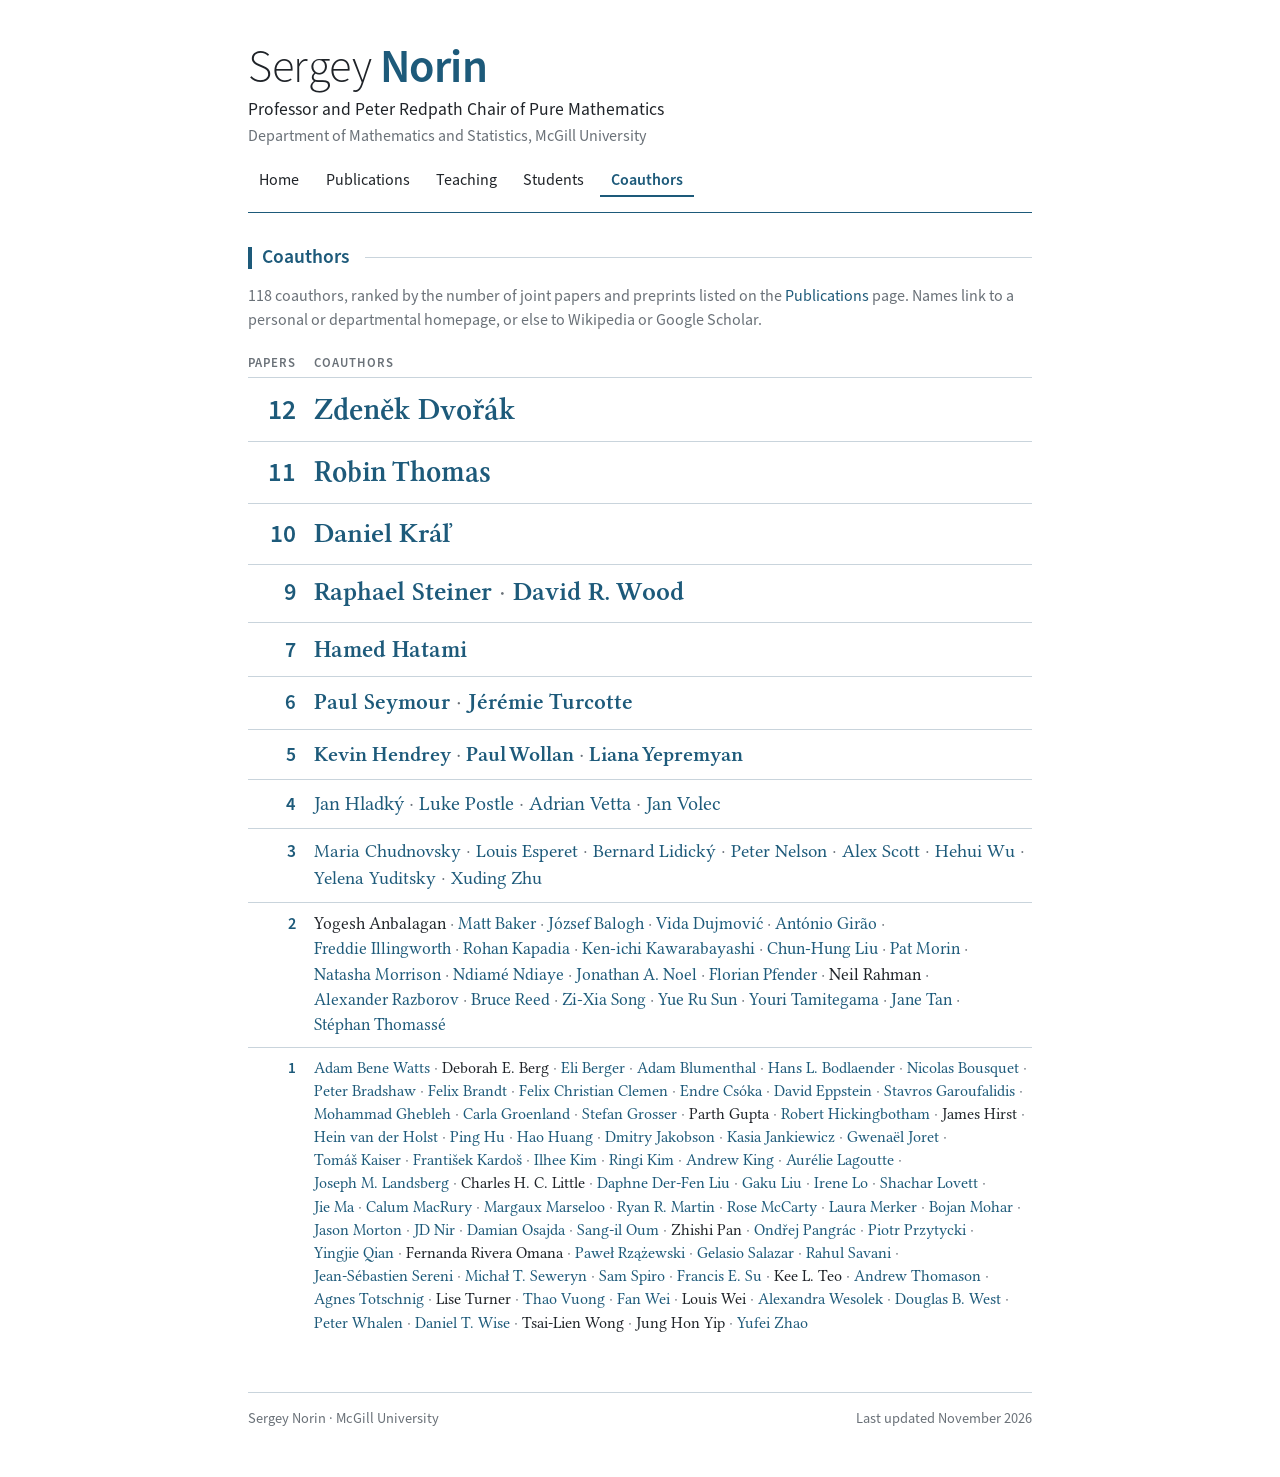
==== coauthors.html @ eb5cc83d "Add coauthors and teaching pages" ====
<!DOCTYPE html>
<html lang="en" class="no-js">
<head>
  <meta charset="utf-8">
  <meta name="viewport" content="width=device-width, initial-scale=1">
  <title>Coauthors · Sergey Norin</title>
  <meta name="description" content="Coauthors of Sergey Norin (McGill University), ranked by number of joint papers.">
  <meta name="author" content="Sergey Norin">
  <link rel="icon" href="assets/favicon.svg" type="image/svg+xml">
  <link rel="preload" href="assets/fonts/libertinus-serif-regular.woff2" as="font" type="font/woff2" crossorigin>
  <link rel="preload" href="assets/fonts/sn-sans-regular.woff2" as="font" type="font/woff2" crossorigin>
  <link rel="stylesheet" href="assets/css/style.css">
  <script>document.documentElement.classList.remove('no-js');</script>
</head>
<body>
<a class="skip" href="#main">Skip to content</a>
<div class="page">

  <header class="masthead">
    <div>
      <h1><a href="./"><span class="first">Sergey</span> <span class="last">Norin</span></a></h1>
      <p class="role">Professor and Peter Redpath Chair of Pure Mathematics</p>
      <p class="dept"><a href="https://www.mcgill.ca/mathstat/">Department of Mathematics and Statistics</a>, <a href="https://www.mcgill.ca/">McGill University</a></p>
    </div>
    <nav class="nav" aria-label="Main">
      <ul>
        <li><a href="./">Home</a></li>
        <li><a href="publications.html">Publications</a></li>
        <li><a href="teaching.html">Teaching</a></li>
        <li><a href="students.html">Students</a></li>
        <li><a href="coauthors.html" aria-current="page">Coauthors</a></li>
      </ul>
    </nav>
  </header>

  <main id="main">
    <!--
      HOW TO UPDATE
      Each row below lists the coauthors with a given number of joint papers
      (papers, preprints and manuscripts on publications.html). After adding a
      paper, move each of its coauthors up one row, or add a row: copy an <li>
      and change both --k and the number. Keep names in a row sorted by surname.
      Font size grows with --k (see "coauthors" in assets/css/style.css).
    -->

    <section class="section" aria-labelledby="coauthors">
      <h2 id="coauthors">Coauthors</h2>
      <p class="pub-note">118 coauthors, ranked by the number of joint papers and preprints listed on the <a href="publications.html">Publications</a> page. Names link to a personal or departmental homepage, or else to Wikipedia or Google Scholar.</p>
      <p class="co-head" aria-hidden="true"><span>Papers</span><span>Coauthors</span></p>
      <ol class="coauthors">
        <li style="--k:12"><span class="n">12<span class="vh"> joint papers:</span></span>
          <ul class="names">
            <li><a href="https://iuuk.mff.cuni.cz/~rakdver/">Zdeněk Dvořák</a></li>
          </ul></li>
        <li style="--k:11"><span class="n">11<span class="vh"> joint papers:</span></span>
          <ul class="names">
            <li><a href="https://en.wikipedia.org/wiki/Robin_Thomas_(mathematician)" title="Wikipedia">Robin Thomas</a></li>
          </ul></li>
        <li style="--k:10"><span class="n">10<span class="vh"> joint papers:</span></span>
          <ul class="names">
            <li><a href="https://ucw.cz/~kral/index.html.en">Daniel Kráľ</a></li>
          </ul></li>
        <li style="--k:9"><span class="n">9<span class="vh"> joint papers:</span></span>
          <ul class="names">
            <li><a href="https://sites.google.com/view/raphael-mario-steiner">Raphael Steiner</a></li>
            <li><a href="https://davidwooddavid.github.io/">David R. Wood</a></li>
          </ul></li>
        <li style="--k:7"><span class="n">7<span class="vh"> joint papers:</span></span>
          <ul class="names">
            <li><a href="https://www.cs.mcgill.ca/~hatami/">Hamed Hatami</a></li>
          </ul></li>
        <li style="--k:6"><span class="n">6<span class="vh"> joint papers:</span></span>
          <ul class="names">
            <li><a href="https://web.math.princeton.edu/~pds/">Paul Seymour</a></li>
            <li><a href="https://www.jeremieturcotte.com/">Jérémie Turcotte</a></li>
          </ul></li>
        <li style="--k:5"><span class="n">5<span class="vh"> joint papers:</span></span>
          <ul class="names">
            <li><a href="https://sites.google.com/view/kevinhendrey">Kevin Hendrey</a></li>
            <li><a href="https://research.uniroma1.it/user/3716">Paul Wollan</a></li>
            <li><a href="https://www.lianayepremyan.com/">Liana Yepremyan</a></li>
          </ul></li>
        <li style="--k:4"><span class="n">4<span class="vh"> joint papers:</span></span>
          <ul class="names">
            <li><a href="https://www.cs.cas.cz/staff/hladky/en">Jan Hladký</a></li>
            <li><a href="https://sites.google.com/view/lukepostle">Luke Postle</a></li>
            <li><a href="https://www.math.mcgill.ca/vetta/">Adrian Vetta</a></li>
            <li><a href="https://honza.ucw.cz/">Jan Volec</a></li>
          </ul></li>
        <li style="--k:3"><span class="n">3<span class="vh"> joint papers:</span></span>
          <ul class="names">
            <li><a href="https://web.math.princeton.edu/~mchudnov/">Maria Chudnovsky</a></li>
            <li><a href="https://oc.g-scop.grenoble-inp.fr/esperet/">Louis Esperet</a></li>
            <li><a href="https://orion.math.iastate.edu/lidicky/">Bernard Lidický</a></li>
            <li><a href="https://www.math.uwaterloo.ca/~apnelson/">Peter Nelson</a></li>
            <li><a href="https://people.maths.ox.ac.uk/scott/">Alex Scott</a></li>
            <li><a href="https://scholar.google.com/citations?user=vGY9WiEAAAAJ" title="Google Scholar profile">Hehui Wu</a></li>
            <li><a href="https://algorithms.leeds.ac.uk/profiles/yelena-yuditsky/">Yelena Yuditsky</a></li>
            <li><a href="https://mypage.zjnu.edu.cn/ZXD/en/index.htm">Xuding Zhu</a></li>
          </ul></li>
        <li style="--k:2"><span class="n">2<span class="vh"> joint papers:</span></span>
          <ul class="names">
            <li>Yogesh Anbalagan</li>
            <li><a href="https://sites.google.com/view/mattbakermath/home">Matt Baker</a></li>
            <li><a href="https://sites.google.com/view/jozsefbaloghmath">József Balogh</a></li>
            <li><a href="https://cglab.ca/~vida/">Vida Dujmović</a></li>
            <li><a href="https://sites.google.com/view/antonio-girao">António Girão</a></li>
            <li><a href="https://sites.google.com/view/freddieillingworth">Freddie Illingworth</a></li>
            <li><a href="https://scholar.google.com/citations?user=-OuuHk8AAAAJ" title="Google Scholar profile">Rohan Kapadia</a></li>
            <li><a href="https://research.nii.ac.jp/~k_keniti/">Ken-ichi Kawarabayashi</a></li>
            <li><a href="https://people.tamu.edu/~chliu/">Chun-Hung Liu</a></li>
            <li><a href="https://cglab.ca/~morin/">Pat Morin</a></li>
            <li><a href="https://web.uvic.ca/~nmorrison/">Natasha Morrison</a></li>
            <li><a href="https://ndiayendiame.wixsite.com/website">Ndiamé Ndiaye</a></li>
            <li><a href="https://jonathannoel.ca/">Jonathan A. Noel</a></li>
            <li><a href="https://sites.google.com/view/florianpfendermath">Florian Pfender</a></li>
            <li>Neil Rahman</li>
            <li><a href="https://people.cs.uchicago.edu/~razborov/">Alexander Razborov</a></li>
            <li><a href="https://en.wikipedia.org/wiki/Bruce_Reed_(mathematician)" title="Wikipedia">Bruce Reed</a></li>
            <li><a href="https://sciences.ucf.edu/math/zxsong/">Zi-Xia Song</a></li>
            <li><a href="https://www.math.mcgill.ca/sun/">Yue Ru Sun</a></li>
            <li><a href="https://www.cs.mcgill.ca/~ytamit/index.php">Youri Tamitegama</a></li>
            <li><a href="https://people.maths.ox.ac.uk/tanj/">Jane Tan</a></li>
            <li><a href="https://perso.ens-lyon.fr/stephan.thomasse/">Stéphan Thomassé</a></li>
          </ul></li>
        <li style="--k:1"><span class="n">1<span class="vh"> joint paper:</span></span>
          <ul class="names">
            <li><a href="https://scholar.google.com/citations?user=nXVtEQ0AAAAJ" title="Google Scholar profile">Adam Bene Watts</a></li>
            <li>Deborah E. Berg</li>
            <li><a href="https://cris.haifa.ac.il/en/persons/eli-berger/">Eli Berger</a></li>
            <li><a href="https://sites.google.com/view/ablumenthal">Adam Blumenthal</a></li>
            <li><a href="https://webspace.science.uu.nl/~bodla101/">Hans L. Bodlaender</a></li>
            <li><a href="https://perso.liris.cnrs.fr/nbousquet/">Nicolas Bousquet</a></li>
            <li><a href="https://scholar.google.com/citations?user=CewhJUsAAAAJ" title="Google Scholar profile">Peter Bradshaw</a></li>
            <li><a href="https://cs.cit.tum.de/en/dss/brandt/">Felix Brandt</a></li>
            <li><a href="https://sites.google.com/view/felix-christian-clemen">Felix Christian Clemen</a></li>
            <li><a href="https://scholar.google.com/citations?user=6pNcwrYAAAAJ" title="Google Scholar profile">Endre Csóka</a></li>
            <li><a href="https://ics.uci.edu/~eppstein/">David Eppstein</a></li>
            <li><a href="https://people.mpim-bonn.mpg.de/stavros/">Stavros Garoufalidis</a></li>
            <li><a href="https://sites.google.com/a/sci.kuniv.edu.kw/math/people/faculty/ghebleh-mohammad">Mohammad Ghebleh</a></li>
            <li><a href="https://sites.google.com/view/carlagroenland">Carla Groenland</a></li>
            <li><a href="https://blog.catalangrenade.com/">Stefan Grosser</a></li>
            <li>Parth Gupta</li>
            <li><a href="https://scholar.google.com/citations?user=Jnz-mFoAAAAJ" title="Google Scholar profile">Robert Hickingbotham</a></li>
            <li>James Hirst</li>
            <li><a href="https://scholar.google.com/citations?user=9e1qGWQAAAAJ" title="Google Scholar profile">Hein van der Holst</a></li>
            <li><a href="https://scholar.google.com/citations?user=d9O7RtQAAAAJ" title="Google Scholar profile">Ping Hu</a></li>
            <li><a href="https://blog.nus.edu.sg/huanghao/">Hao Huang</a></li>
            <li><a href="https://www.math.mcgill.ca/jakobson/">Dmitry Jakobson</a></li>
            <li><a href="https://people.ucsc.edu/~kjankiew/">Kasia Jankiewicz</a></li>
            <li><a href="https://di.ulb.ac.be/algo/gjoret/">Gwenaël Joret</a></li>
            <li><a href="https://home.zcu.cz/~kaisert/">Tomáš Kaiser</a></li>
            <li><a href="https://ais2.uniba.sk/repo2/repository/default/ais/zamestnanec/FMFI/EN/kardos20.uniba.sk.html">František Kardoš</a></li>
            <li><a href="https://scholar.google.com/citations?user=AjWuYjUAAAAJ" title="Google Scholar profile">Ilhee Kim</a></li>
            <li><a href="https://sites.google.com/view/ringikim/home">Ringi Kim</a></li>
            <li><a href="https://scholar.google.com/citations?user=FEcw6ZYAAAAJ" title="Google Scholar profile">Andrew King</a></li>
            <li><a href="https://scholar.google.com/citations?user=9M474T0AAAAJ" title="Google Scholar profile">Aurélie Lagoutte</a></li>
            <li><a href="https://people.tamu.edu/~jml/">Joseph M. Landsberg</a></li>
            <li>Charles H. C. Little</li>
            <li><a href="https://www.calstatela.edu/faculty/daphne-der-fen-liu">Daphne Der-Fen Liu</a></li>
            <li><a href="https://sites.google.com/view/gakuliu">Gaku Liu</a></li>
            <li><a href="https://sites.google.com/view/irene-lo">Irene Lo</a></li>
            <li><a href="https://cseweb.ucsd.edu/~slovett/">Shachar Lovett</a></li>
            <li><a href="https://faculty.ustc.edu.cn/majie/en/">Jie Ma</a></li>
            <li><a href="https://cmacrury.github.io/">Calum MacRury</a></li>
            <li><a href="https://margauxmarseloo.github.io/">Margaux Marseloo</a></li>
            <li><a href="https://orion.math.iastate.edu/rymartin/">Ryan R. Martin</a></li>
            <li><a href="https://mccarty.math.gatech.edu/">Rose McCarty</a></li>
            <li><a href="https://i11www.iti.kit.edu/en/members/laura_merker/">Laura Merker</a></li>
            <li><a href="https://www.sfu.ca/~mohar/">Bojan Mohar</a></li>
            <li><a href="https://scholar.google.com/citations?user=lOPN3sgAAAAJ" title="Google Scholar profile">Jason Morton</a></li>
            <li><a href="https://scholar.google.com/citations?user=LQ1QWuAAAAAJ" title="Google Scholar profile">JD Nir</a></li>
            <li><a href="https://www.math.uni.wroc.pl/~dosaj/">Damian Osajda</a></li>
            <li><a href="https://sangiloum.github.io/">Sang-il Oum</a></li>
            <li>Zhishi Pan</li>
            <li><a href="https://iuuk.mff.cuni.cz/~pangrac/">Ondřej Pangrác</a></li>
            <li><a href="https://www.math.mcgill.ca/pprzytyc/">Piotr Przytycki</a></li>
            <li><a href="https://scholar.google.com/citations?user=IcEKDjEAAAAJ" title="Google Scholar profile">Yingjie Qian</a></li>
            <li>Fernanda Rivera Omana</li>
            <li><a href="https://pages.mini.pw.edu.pl/~rzazewskip/">Paweł Rzążewski</a></li>
            <li><a href="https://www.ifisica.uaslp.mx/~gsalazar/">Gelasio Salazar</a></li>
            <li><a href="https://www.csc.liv.ac.uk/~rahul/">Rahul Savani</a></li>
            <li><a href="https://lbgi.fr/~sereni/">Jean-Sébastien Sereni</a></li>
            <li><a href="https://scholar.google.com/citations?user=SEDWc08AAAAJ" title="Google Scholar profile">Michał T. Seweryn</a></li>
            <li><a href="https://samspiro.xyz/">Sam Spiro</a></li>
            <li><a href="https://math.hmc.edu/su/">Francis E. Su</a></li>
            <li>Kee L. Teo</li>
            <li><a href="https://www.dpmms.cam.ac.uk/person/agt2">Andrew Thomason</a></li>
            <li><a href="https://github.com/atotschnig">Agnes Totschnig</a></li>
            <li>Lise Turner</li>
            <li><a href="https://scholar.google.com/citations?user=n8xwiKYAAAAJ" title="Google Scholar profile">Thao Vuong</a></li>
            <li><a href="https://sites.google.com/view/fan-wei/home">Fan Wei</a></li>
            <li>Louis Wei</li>
            <li><a href="https://scholar.google.com/citations?user=YIG7PlQAAAAJ" title="Google Scholar profile">Alexandra Wesolek</a></li>
            <li><a href="https://dwest.web.illinois.edu/">Douglas B. West</a></li>
            <li><a href="https://scholar.google.com/citations?user=pAAk77AAAAAJ" title="Google Scholar profile">Peter Whalen</a></li>
            <li><a href="https://www.math.mcgill.ca/wise/">Daniel T. Wise</a></li>
            <li>Tsai-Lien Wong</li>
            <li>Jung Hon Yip</li>
            <li><a href="https://yufeizhao.com/">Yufei Zhao</a></li>
          </ul></li>
      </ol>
    </section>

  </main>

  <footer class="foot">
    <span>Sergey Norin · McGill University</span>
    <span>Last updated November 2026</span>
  </footer>

</div>
</body>
</html>
---- assets/css/style.css ----
/* ==========================================================================
   Sergey Norin, personal website
   Colours and type follow the 2026 CV: petrol-blue accent,
   Libertinus Serif for text, Source Sans (served as "SN Sans") for labels.
   ========================================================================== */

/* ---------- fonts --------------------------------------------------------- */
@font-face { font-family: "Libertinus Serif"; src: url("../fonts/libertinus-serif-regular.woff2") format("woff2");
  font-weight: 400; font-style: normal; font-display: swap; }
@font-face { font-family: "Libertinus Serif"; src: url("../fonts/libertinus-serif-italic.woff2") format("woff2");
  font-weight: 400; font-style: italic; font-display: swap; }
@font-face { font-family: "Libertinus Serif"; src: url("../fonts/libertinus-serif-semibold.woff2") format("woff2");
  font-weight: 600; font-style: normal; font-display: swap; }
@font-face { font-family: "SN Sans"; src: url("../fonts/sn-sans-light.woff2") format("woff2");
  font-weight: 300; font-style: normal; font-display: swap; }
@font-face { font-family: "SN Sans"; src: url("../fonts/sn-sans-regular.woff2") format("woff2");
  font-weight: 400; font-style: normal; font-display: swap; }
@font-face { font-family: "SN Sans"; src: url("../fonts/sn-sans-semibold.woff2") format("woff2");
  font-weight: 600; font-style: normal; font-display: swap; }

/* ---------- colour tokens ------------------------------------------------- */
:root {
  --bg: #ffffff;
  --ink: #1f2328;
  --accent: #1d5a7a;
  --accent-soft: #e8f0f5;
  --muted: #6a7178;
  --hair: #c9d4dc;
  --serif: "Libertinus Serif", "Iowan Old Style", "Palatino Linotype", Palatino, Georgia, serif;
  --sans: "SN Sans", "Source Sans 3", "Source Sans Pro", "Segoe UI", system-ui, sans-serif;
  --datecol: 7.6rem;
  color-scheme: light;
}
@media (prefers-color-scheme: dark) {
  :root:not([data-theme="light"]) {
    --bg: #14181b;
    --ink: #e3e6e8;
    --accent: #84bedb;
    --accent-soft: #1d2b33;
    --muted: #9aa3aa;
    --hair: #2f3d46;
    color-scheme: dark;
  }
}
:root[data-theme="dark"] {
  --bg: #14181b; --ink: #e3e6e8; --accent: #84bedb; --accent-soft: #1d2b33;
  --muted: #9aa3aa; --hair: #2f3d46; color-scheme: dark;
}

/* ---------- base ---------------------------------------------------------- */
*, *::before, *::after { box-sizing: border-box; }
html { -webkit-text-size-adjust: 100%; text-size-adjust: 100%; }
body {
  margin: 0;
  background: var(--bg);
  color: var(--ink);
  font-family: var(--serif);
  font-size: 1.1875rem;          /* 19px: Libertinus runs small */
  line-height: 1.5;
  font-variant-numeric: lining-nums;
  font-kerning: normal;
}
.page { max-width: 52rem; margin: 0 auto; padding: 2.75rem 1.5rem 3rem; }
a { color: var(--accent); text-decoration: none; }
a:hover, a:focus-visible { text-decoration: underline; text-underline-offset: 0.15em; }
a:focus-visible, button:focus-visible { outline: 2px solid var(--accent); outline-offset: 2px; border-radius: 2px; }
p { margin: 0 0 0.75em; }
i, em { font-style: italic; }
b, strong { font-weight: 600; }
sub, sup { font-size: 0.72em; line-height: 0; }
.muted { color: var(--muted); }
.sans { font-family: var(--sans); }
.skip { position: absolute; left: -999px; top: 0; }
.skip:focus { left: 1rem; top: 1rem; background: var(--bg); padding: 0.4rem 0.7rem; z-index: 10; }

/* ---------- masthead ------------------------------------------------------ */
.masthead {
  display: flex; flex-wrap: wrap; align-items: flex-end; justify-content: space-between;
  gap: 1rem 2rem;
  padding-bottom: 0.9rem;
  border-bottom: 1.5px solid var(--accent);
}
.masthead h1 {
  margin: 0 0 0.35rem;
  font-family: var(--sans); font-weight: 300;
  font-size: clamp(2.3rem, 6vw, 2.9rem); line-height: 1.05; letter-spacing: -0.01em;
}
.masthead h1 a { color: inherit; }
.masthead h1 a:hover { text-decoration: none; }
.masthead h1 .last { font-weight: 600; color: var(--accent); }
.masthead .role { margin: 0; font-family: var(--sans); font-size: 1.1rem; line-height: 1.35; }
.masthead .dept { margin: 0.1rem 0 0; font-family: var(--sans); font-size: 1rem; color: var(--muted); }
.masthead .dept a { color: var(--muted); }
.masthead .dept a:hover { color: var(--accent); }

.nav { font-family: var(--sans); font-size: 1rem; }
.nav ul { list-style: none; display: flex; gap: 0.25rem; margin: 0; padding: 0; }
.nav a {
  display: block; padding: 0.3rem 0.7rem; border-radius: 3px;
  color: var(--ink);
}
.nav a:hover { background: var(--accent-soft); color: var(--accent); text-decoration: none; }
.nav a[aria-current="page"] { color: var(--accent); font-weight: 600; box-shadow: inset 0 -2px 0 var(--accent); border-radius: 0; }

/* ---------- sections (CV-style headings) ---------------------------------- */
.section { margin-top: 2.1rem; }
.section > h2 {
  display: flex; align-items: center; gap: 0.6rem;
  margin: 0 0 0.9rem;
  font-family: var(--sans); font-weight: 600; font-size: 1.22rem; line-height: 1.2;
  color: var(--accent);
}
.section > h2::before {
  content: ""; flex: none; width: 4px; height: 1.15em; background: var(--accent);
}
.section > h2::after {
  content: ""; flex: 1; height: 1px; background: var(--hair); margin-left: 0.4rem;
}
.lead p { max-width: 40rem; }

/* ---------- two-column lists (date | content), as in the CV -------------- */
.cvlist { list-style: none; margin: 0; padding: 0; }
.cvlist > li {
  display: grid; grid-template-columns: var(--datecol) minmax(0, 1fr);
  column-gap: 1rem;
  padding: 0.18rem 0;
}
.cvlist .when {
  font-family: var(--sans); font-size: 0.95rem; line-height: 1.85;
  color: var(--accent); white-space: nowrap; font-variant-numeric: tabular-nums;
}
.cvlist .what { min-width: 0; }
.cvlist .note { display: block; color: var(--muted); font-size: 0.95em; }
.cvlist .note::before { content: "\2192\00a0"; }
.cvlist .sub {
  grid-column: 2; padding-top: 0.6rem;
  font-family: var(--sans); font-weight: 600; font-size: 0.8rem;
  letter-spacing: 0.08em; text-transform: uppercase; color: var(--muted);
}
.cvlist > li.sub-row { display: block; padding: 0.8rem 0 0.1rem calc(var(--datecol) + 1rem); }
.cvlist > li.sub-row:first-child { padding-top: 0; }
.cvlist > li.sub-row span {
  font-family: var(--sans); font-weight: 600; font-size: 0.8rem;
  letter-spacing: 0.08em; text-transform: uppercase; color: var(--muted);
}

/* contact rows: label column */
.contact .when { color: var(--muted); }
.contact address { font-style: normal; }

/* compact inline link lists (workshops, quick links) */
.inline-list { list-style: none; margin: 0.4rem 0 0; padding: 0; display: flex; flex-wrap: wrap; gap: 0.45rem; }
.inline-list a {
  display: inline-block; padding: 0.12rem 0.6rem;
  font-family: var(--sans); font-size: 0.98rem;
  border: 1px solid var(--hair); border-radius: 3px; color: var(--accent);
}
.inline-list a:hover { border-color: var(--accent); background: var(--accent-soft); text-decoration: none; }

.quicklinks { font-family: var(--sans); font-size: 1rem; margin-top: 1rem; }
.quicklinks a { font-weight: 600; }
.quicklinks .sep { color: var(--hair); margin: 0 0.5rem; }

/* ---------- publications -------------------------------------------------- */
.pub-tools {
  display: flex; flex-wrap: wrap; align-items: center; justify-content: space-between;
  gap: 0.8rem 1.5rem; margin: 1.6rem 0 0.4rem;
  font-family: var(--sans); font-size: 1rem;
}
.pub-count { color: var(--muted); }
.pub-note { margin: 0 0 0.2rem; font-family: var(--sans); font-size: 1rem; color: var(--muted); }
.seg { display: inline-flex; border: 1px solid var(--accent); border-radius: 4px; overflow: hidden; }
.seg button {
  font: inherit; font-size: 0.95rem; padding: 0.3rem 0.85rem; margin: 0;
  border: 0; background: transparent; color: var(--accent); cursor: pointer;
}
.seg button + button { border-left: 1px solid var(--accent); }
.seg button[aria-pressed="true"] { background: var(--accent); color: var(--bg); }
.no-js .seg { display: none; }

.topic-index { margin: 0.6rem 0 0; }
.topic-index a .n { color: var(--muted); font-size: 0.85em; margin-left: 0.3em; }

.pubs { list-style: none; margin: 0; padding: 0; font-size: 1.06rem; }
.pubs > li {
  display: grid; grid-template-columns: 5.6rem minmax(0, 1fr); column-gap: 1rem;
  padding: 0.28rem 0;
}
.pubs .y {
  font-family: var(--sans); font-size: 0.9rem; line-height: 1.95;
  color: var(--accent); font-variant-numeric: tabular-nums; white-space: nowrap;
}
.pubs li[data-y="preprint"] .y, .pubs li[data-y="manuscript"] .y { color: var(--muted); }
.pubs .t { font-weight: 400; }
.pubs .co { color: var(--muted); }
.pubs .extra { display: block; color: var(--muted); font-size: 0.93em; }
#by-year .pubs .y { font-weight: 600; }
#by-year .pubs .y:empty::before { content: ""; }
#by-year .yeargroup + .yeargroup { margin-top: 0.5rem; }
[hidden] { display: none !important; }

/* ---------- coauthors ----------------------------------------------------- */
/* Rows of names grouped by number of joint papers; --k (set on each row)
   is that number and drives the font size and weight. */
.co-head, .coauthors > li {
  display: grid; grid-template-columns: 3rem minmax(0, 1fr); column-gap: 1.1rem;
  align-items: baseline;
}
.co-head {
  margin: 1.4rem 0 0.2rem;
  font-family: var(--sans); font-weight: 600; font-size: 0.8rem;
  letter-spacing: 0.08em; text-transform: uppercase; color: var(--muted);
}
.co-head span:first-child { text-align: right; }
.coauthors { list-style: none; margin: 0; padding: 0; }
.coauthors > li {
  padding: 0.55rem 0 0.6rem;
  border-top: 1px solid var(--hair);
}
.coauthors .n {
  font-family: var(--sans); font-weight: 600; color: var(--accent);
  font-size: calc(0.95rem + (var(--k) - 1) * 0.07rem);
  text-align: right; font-variant-numeric: tabular-nums; line-height: 1.2;
}
.coauthors .names {
  list-style: none; margin: 0; padding: 0;
  font-size: calc(1rem + (var(--k) - 1) * 0.085rem);
  /* semibold from 5 joint papers up */
  font-weight: clamp(400, calc(400 + (var(--k) - 4) * 200), 600);
  line-height: 1.45;
}
.coauthors .names li { display: inline; white-space: nowrap; }
.coauthors .names li:not(:last-child)::after {
  content: "\00a0\00b7"; color: var(--muted); font-weight: 400;
}
.vh {
  position: absolute; width: 1px; height: 1px; overflow: hidden;
  clip: rect(0 0 0 0); clip-path: inset(50%); white-space: nowrap;
}

/* ---------- footer -------------------------------------------------------- */
.foot {
  margin-top: 3rem; padding-top: 0.9rem; border-top: 1px solid var(--hair);
  display: flex; flex-wrap: wrap; justify-content: space-between; gap: 0.5rem 1.5rem;
  font-family: var(--sans); font-size: 0.9rem; color: var(--muted);
}
.foot a { color: var(--muted); }
.foot a:hover { color: var(--accent); }

/* ---------- small screens ------------------------------------------------- */
@media (max-width: 40rem) {
  body { font-size: 1.125rem; }
  .page { padding: 1.6rem 1rem 2.4rem; }
  .masthead { align-items: flex-start; }
  .nav { width: 100%; }
  .nav ul { margin-left: -0.7rem; }
  .cvlist > li, .pubs > li { grid-template-columns: minmax(0, 1fr); }
  .cvlist .when, .pubs .y { line-height: 1.4; }
  .cvlist > li.sub-row { padding-left: 0; }
  .pubs .y:empty { display: none; }
  .pubs > li { padding: 0.45rem 0; }
  .cvlist > li { padding: 0.35rem 0; }
  .coauthors > li { grid-template-columns: 2.1rem minmax(0, 1fr); column-gap: 0.75rem; }
  .co-head { display: none; }
  /* five tabs: one spread-out row from 375px up, wrapping (not overflowing) below that */
  .nav { font-size: 0.93rem; }
  .nav ul { margin: 0 -0.25rem; flex-wrap: wrap; justify-content: space-between; gap: 0; }
  .nav a { padding: 0.3rem 0.25rem; }
  .coauthors { margin-top: 1rem; }
  .coauthors .names { font-size: calc(0.98rem + (var(--k) - 1) * 0.06rem); }
  .coauthors .n { font-size: calc(0.9rem + (var(--k) - 1) * 0.05rem); }
}
@media (max-width: 22rem) {
  .nav ul { justify-content: flex-start; column-gap: 0.6rem; }
}

/* ---------- print --------------------------------------------------------- */
@media print {
  .nav, .pub-tools .seg, .topic-index, .skip { display: none !important; }
  .page { max-width: none; padding: 0; }
  a { color: inherit; }
}
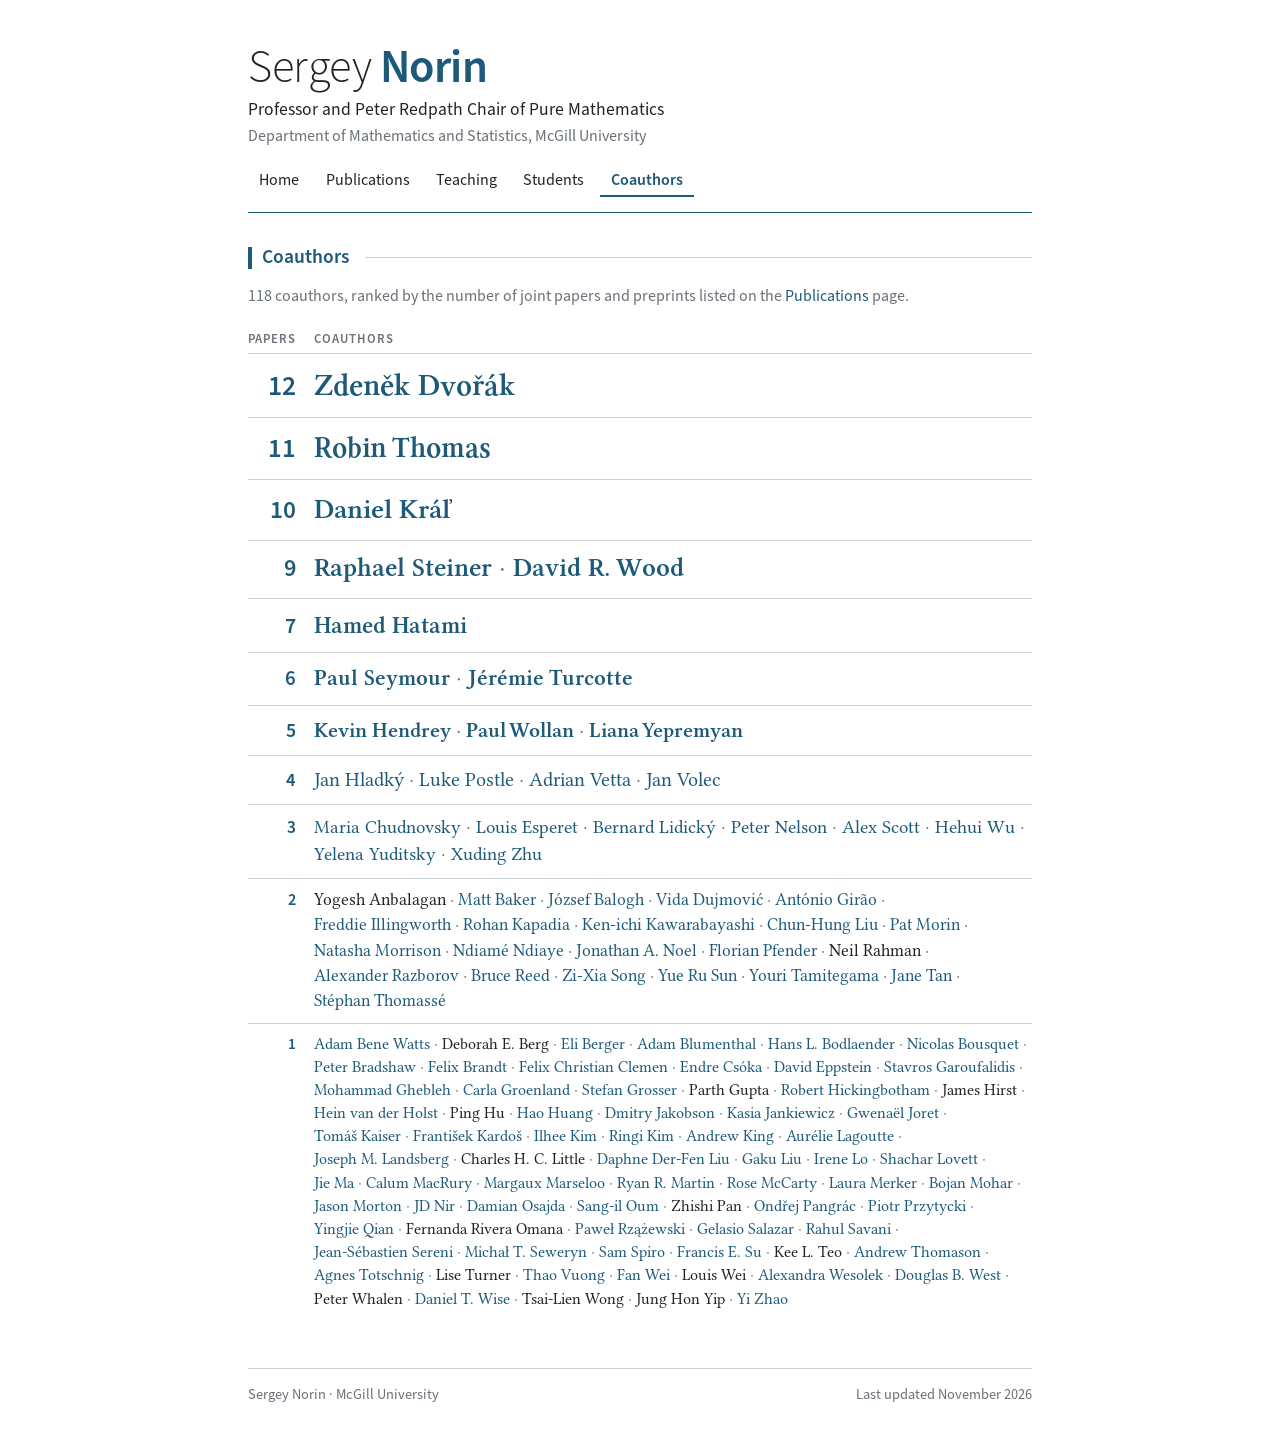
==== commit fe3c69c3: "Update coauthor names and website links" ====
--- a/coauthors.html
+++ b/coauthors.html
@@ -45,7 +45,7 @@
 
     <section class="section" aria-labelledby="coauthors">
       <h2 id="coauthors">Coauthors</h2>
-      <p class="pub-note">118 coauthors, ranked by the number of joint papers and preprints listed on the <a href="publications.html">Publications</a> page. Names link to a personal or departmental homepage, or else to Wikipedia or Google Scholar.</p>
+      <p class="pub-note">118 coauthors, ranked by the number of joint papers and preprints listed on the <a href="publications.html">Publications</a> page.</p>
       <p class="co-head" aria-hidden="true"><span>Papers</span><span>Coauthors</span></p>
       <ol class="coauthors">
         <li style="--k:12"><span class="n">12<span class="vh"> joint papers:</span></span>
@@ -77,7 +77,7 @@
         <li style="--k:5"><span class="n">5<span class="vh"> joint papers:</span></span>
           <ul class="names">
             <li><a href="https://sites.google.com/view/kevinhendrey">Kevin Hendrey</a></li>
-            <li><a href="https://research.uniroma1.it/user/3716">Paul Wollan</a></li>
+            <li><a href="https://iris.uniroma1.it/cris/rp/rp27076">Paul Wollan</a></li>
             <li><a href="https://www.lianayepremyan.com/">Liana Yepremyan</a></li>
           </ul></li>
         <li style="--k:4"><span class="n">4<span class="vh"> joint papers:</span></span>
@@ -144,11 +144,11 @@
             <li><a href="https://scholar.google.com/citations?user=Jnz-mFoAAAAJ" title="Google Scholar profile">Robert Hickingbotham</a></li>
             <li>James Hirst</li>
             <li><a href="https://scholar.google.com/citations?user=9e1qGWQAAAAJ" title="Google Scholar profile">Hein van der Holst</a></li>
-            <li><a href="https://scholar.google.com/citations?user=d9O7RtQAAAAJ" title="Google Scholar profile">Ping Hu</a></li>
+            <li>Ping Hu</li>
             <li><a href="https://blog.nus.edu.sg/huanghao/">Hao Huang</a></li>
             <li><a href="https://www.math.mcgill.ca/jakobson/">Dmitry Jakobson</a></li>
             <li><a href="https://people.ucsc.edu/~kjankiew/">Kasia Jankiewicz</a></li>
-            <li><a href="https://di.ulb.ac.be/algo/gjoret/">Gwenaël Joret</a></li>
+            <li><a href="https://gjoret.be/">Gwenaël Joret</a></li>
             <li><a href="https://home.zcu.cz/~kaisert/">Tomáš Kaiser</a></li>
             <li><a href="https://ais2.uniba.sk/repo2/repository/default/ais/zamestnanec/FMFI/EN/kardos20.uniba.sk.html">František Kardoš</a></li>
             <li><a href="https://scholar.google.com/citations?user=AjWuYjUAAAAJ" title="Google Scholar profile">Ilhee Kim</a></li>
@@ -157,7 +157,7 @@
             <li><a href="https://scholar.google.com/citations?user=9M474T0AAAAJ" title="Google Scholar profile">Aurélie Lagoutte</a></li>
             <li><a href="https://people.tamu.edu/~jml/">Joseph M. Landsberg</a></li>
             <li>Charles H. C. Little</li>
-            <li><a href="https://www.calstatela.edu/faculty/daphne-der-fen-liu">Daphne Der-Fen Liu</a></li>
+            <li><a href="https://www.calstatela.edu/faculty/daphne-der-fen-liu-professor-department-mathematics">Daphne Der-Fen Liu</a></li>
             <li><a href="https://sites.google.com/view/gakuliu">Gaku Liu</a></li>
             <li><a href="https://sites.google.com/view/irene-lo">Irene Lo</a></li>
             <li><a href="https://cseweb.ucsd.edu/~slovett/">Shachar Lovett</a></li>
@@ -171,17 +171,17 @@
             <li><a href="https://scholar.google.com/citations?user=lOPN3sgAAAAJ" title="Google Scholar profile">Jason Morton</a></li>
             <li><a href="https://scholar.google.com/citations?user=LQ1QWuAAAAAJ" title="Google Scholar profile">JD Nir</a></li>
             <li><a href="https://www.math.uni.wroc.pl/~dosaj/">Damian Osajda</a></li>
-            <li><a href="https://sangiloum.github.io/">Sang-il Oum</a></li>
+            <li><a href="https://sangil.dimag.kr/">Sang-il Oum</a></li>
             <li>Zhishi Pan</li>
             <li><a href="https://iuuk.mff.cuni.cz/~pangrac/">Ondřej Pangrác</a></li>
             <li><a href="https://www.math.mcgill.ca/pprzytyc/">Piotr Przytycki</a></li>
             <li><a href="https://scholar.google.com/citations?user=IcEKDjEAAAAJ" title="Google Scholar profile">Yingjie Qian</a></li>
             <li>Fernanda Rivera Omana</li>
-            <li><a href="https://pages.mini.pw.edu.pl/~rzazewskip/">Paweł Rzążewski</a></li>
+            <li><a href="https://pages.mini.pw.edu.pl/~rzazewskip/www/">Paweł Rzążewski</a></li>
             <li><a href="https://www.ifisica.uaslp.mx/~gsalazar/">Gelasio Salazar</a></li>
             <li><a href="https://www.csc.liv.ac.uk/~rahul/">Rahul Savani</a></li>
-            <li><a href="https://lbgi.fr/~sereni/">Jean-Sébastien Sereni</a></li>
-            <li><a href="https://scholar.google.com/citations?user=SEDWc08AAAAJ" title="Google Scholar profile">Michał T. Seweryn</a></li>
+            <li><a href="https://cstb-icube.fr/~sereni/">Jean-Sébastien Sereni</a></li>
+            <li><a href="https://tcs.uj.edu.pl/en/pracownicy/wizytowka?person_id=Michal_Seweryn">Michał T. Seweryn</a></li>
             <li><a href="https://samspiro.xyz/">Sam Spiro</a></li>
             <li><a href="https://math.hmc.edu/su/">Francis E. Su</a></li>
             <li>Kee L. Teo</li>
@@ -193,11 +193,11 @@
             <li>Louis Wei</li>
             <li><a href="https://scholar.google.com/citations?user=YIG7PlQAAAAJ" title="Google Scholar profile">Alexandra Wesolek</a></li>
             <li><a href="https://dwest.web.illinois.edu/">Douglas B. West</a></li>
-            <li><a href="https://scholar.google.com/citations?user=pAAk77AAAAAJ" title="Google Scholar profile">Peter Whalen</a></li>
+            <li>Peter Whalen</li>
             <li><a href="https://www.math.mcgill.ca/wise/">Daniel T. Wise</a></li>
             <li>Tsai-Lien Wong</li>
             <li>Jung Hon Yip</li>
-            <li><a href="https://yufeizhao.com/">Yufei Zhao</a></li>
+            <li><a href="https://math.gsu.edu/yzhao6">Yi Zhao</a></li>
           </ul></li>
       </ol>
     </section>
